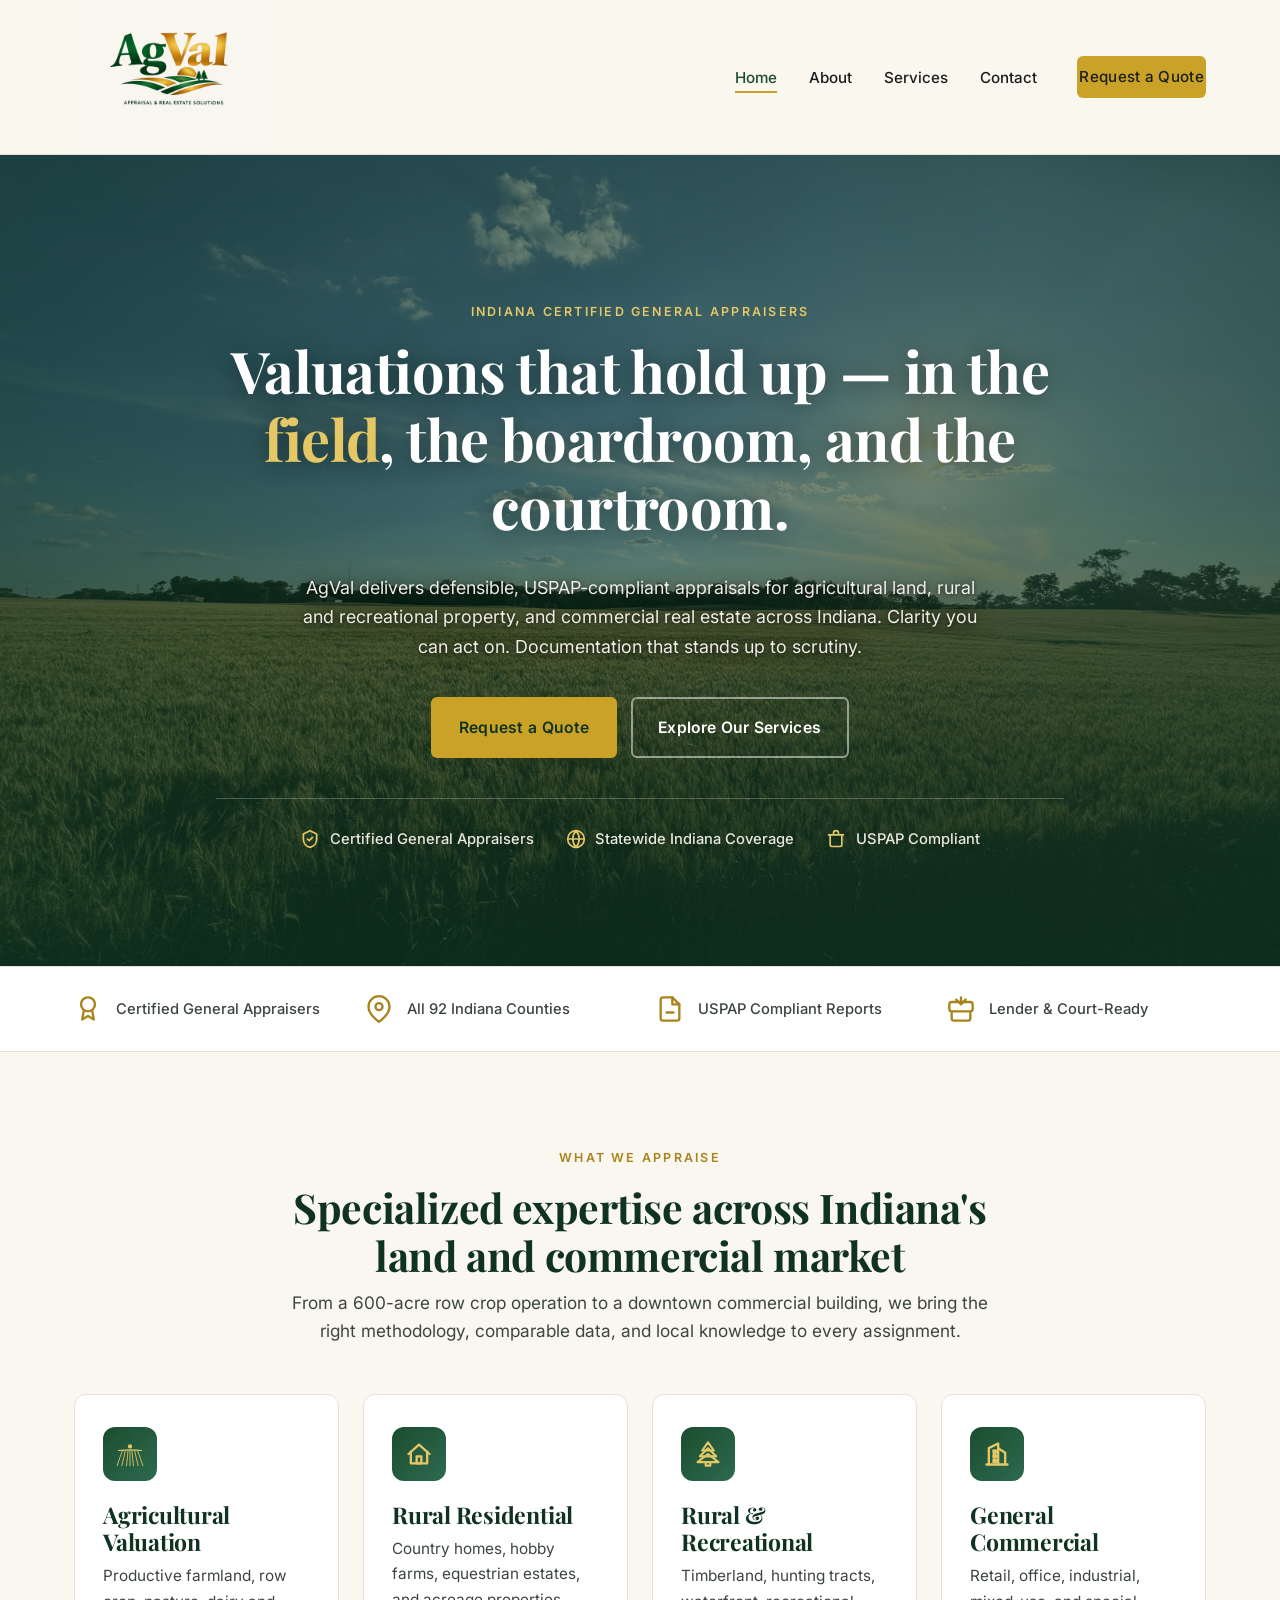
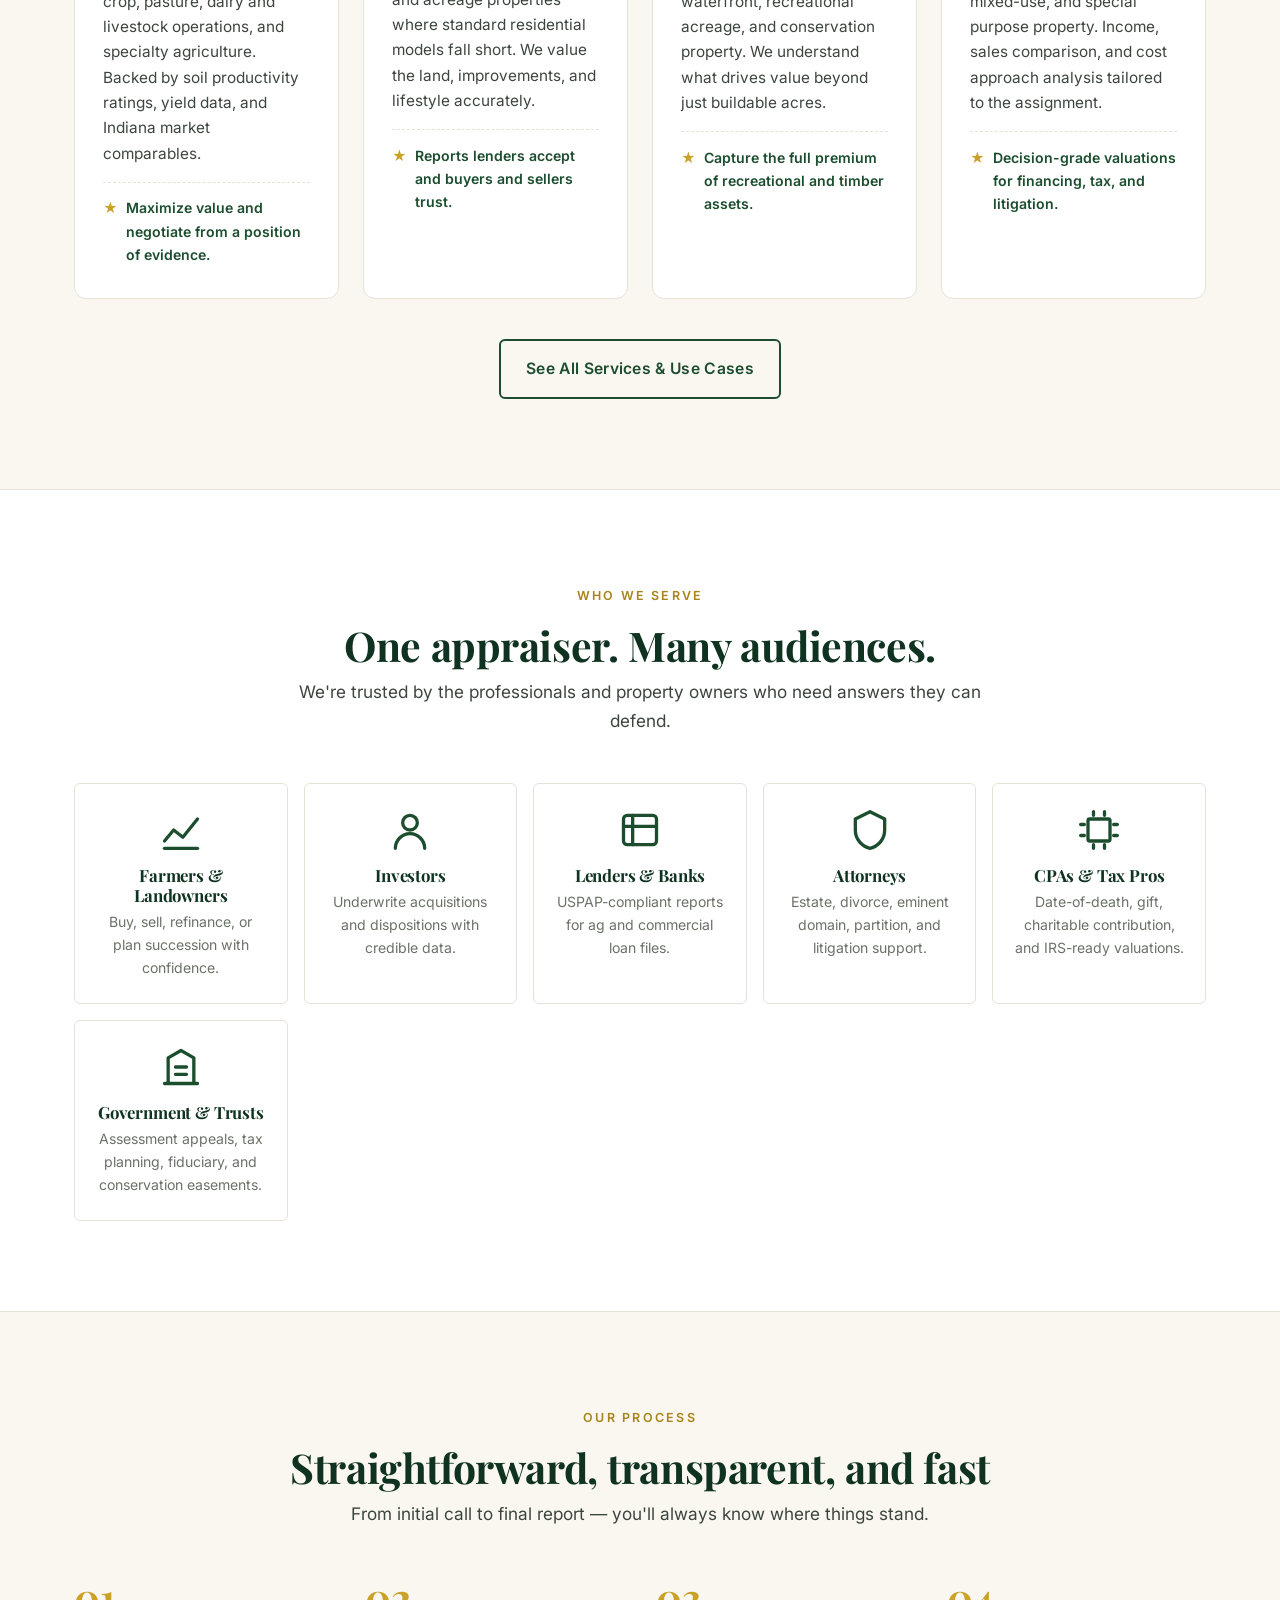
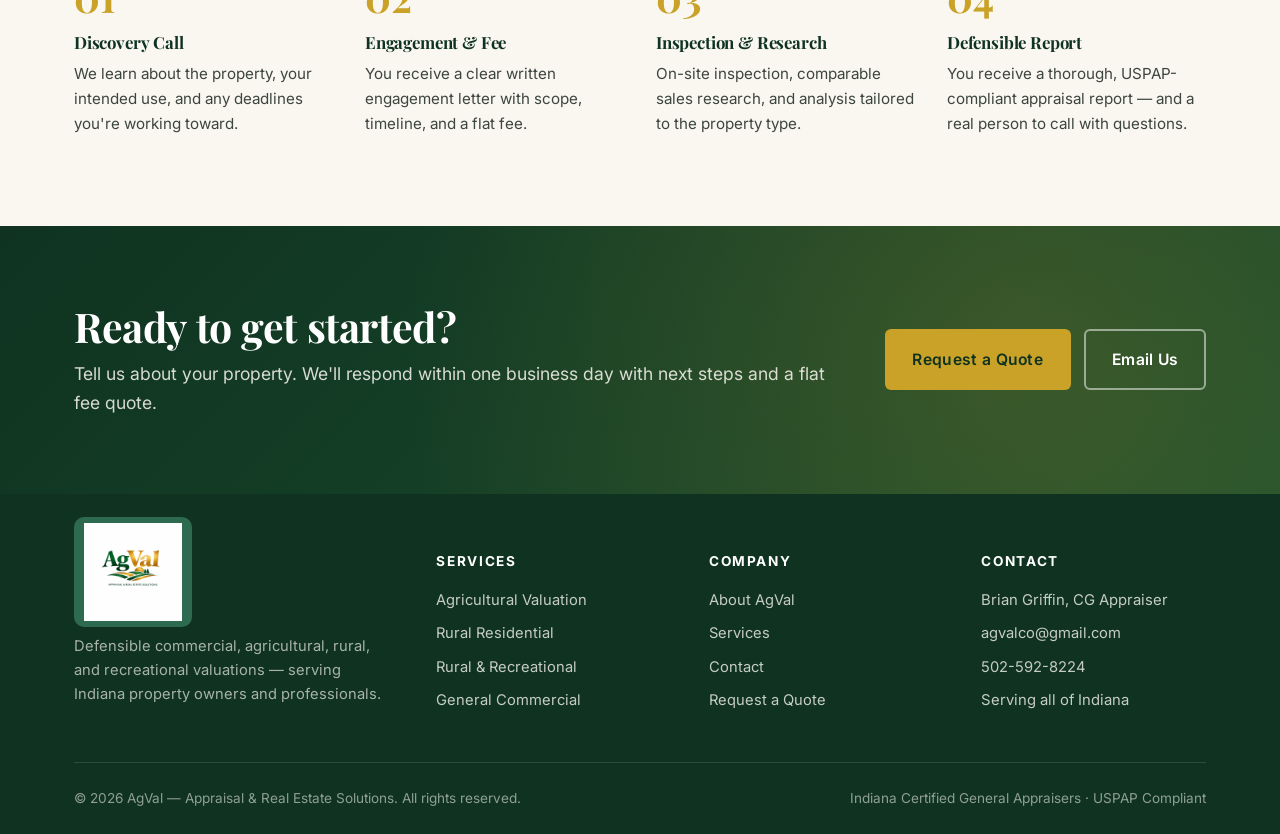
==== index.html @ e7dbbe40 "Initial commit" ====
<!DOCTYPE html>
<html lang="en">
<head>
  <meta charset="UTF-8" />
  <meta name="viewport" content="width=device-width, initial-scale=1.0" />
  <title>AgVal | Indiana Commercial, Agricultural & Rural Property Appraisals</title>
  <meta name="description" content="AgVal delivers defensible, USPAP-compliant commercial appraisals across Indiana — agricultural land, rural residential, recreational property, and general commercial. Certified General Appraisers serving farmers, investors, lenders, attorneys, and CPAs." />
  <meta name="keywords" content="Indiana commercial appraiser, agricultural land appraisal, farm appraisal Indiana, rural property valuation, certified general appraiser, USPAP appraisal, recreational land appraisal" />
  <meta name="author" content="AgVal — Appraisal & Real Estate Solutions" />
  <meta name="theme-color" content="#1B4D2E" />

  <!-- Open Graph -->
  <meta property="og:type" content="website" />
  <meta property="og:title" content="AgVal | Indiana Commercial & Agricultural Appraisals" />
  <meta property="og:description" content="Certified General Appraisers serving Indiana. Defensible valuations for agriculture, rural, recreational, and commercial property." />
  <meta property="og:site_name" content="AgVal" />

  <!-- Fonts -->
  <link rel="preconnect" href="https://fonts.googleapis.com" />
  <link rel="preconnect" href="https://fonts.gstatic.com" crossorigin />
  <link href="https://fonts.googleapis.com/css2?family=Inter:wght@400;500;600;700&family=Playfair+Display:wght@600;700;800&display=swap" rel="stylesheet" />

  <link rel="stylesheet" href="styles.css" />

  <!-- Structured data -->
  <script type="application/ld+json">
  {
    "@context": "https://schema.org",
    "@type": "ProfessionalService",
    "name": "AgVal — Appraisal & Real Estate Solutions",
    "description": "Certified General Appraisers providing commercial, agricultural, rural residential, and recreational property valuations across Indiana.",
    "areaServed": { "@type": "State", "name": "Indiana" },
    "serviceType": ["Agricultural Appraisal", "Rural Residential Appraisal", "Recreational Land Appraisal", "General Commercial Appraisal"],
    "email": "agvalco@gmail.com"
  }
  </script>
</head>
<body>

  <!-- ============== HEADER ============== -->
  <header class="site-header">
    <nav class="nav" aria-label="Primary">
      <a href="index.html" class="brand" aria-label="AgVal home">
        <img src="agval-logo.png" alt="AgVal — Appraisal & Real Estate Solutions" class="brand-logo" />
      </a>

      <button class="nav-toggle" aria-label="Toggle menu" aria-expanded="false" aria-controls="primary-nav">
        <svg viewBox="0 0 24 24" fill="none" stroke="currentColor" stroke-width="2.2" stroke-linecap="round">
          <line x1="4" y1="7"  x2="20" y2="7"/>
          <line x1="4" y1="12" x2="20" y2="12"/>
          <line x1="4" y1="17" x2="20" y2="17"/>
        </svg>
      </button>

      <ul class="nav-links" id="primary-nav">
        <li><a href="index.html" class="active">Home</a></li>
        <li><a href="about.html">About</a></li>
        <li><a href="services.html">Services</a></li>
        <li><a href="contact.html">Contact</a></li>
        <li class="nav-cta"><a href="contact.html" class="btn btn-gold">Request a Quote</a></li>
      </ul>
    </nav>
  </header>

  <main>

    <!-- ============== HERO ============== -->
    <section class="hero">
      <div class="hero-inner reveal">
        <span class="eyebrow">Indiana Certified General Appraisers</span>
        <h1>Valuations that hold up — in the <span class="accent">field</span>, the boardroom, and the courtroom.</h1>
        <p class="hero-lede">
          AgVal delivers defensible, USPAP-compliant appraisals for agricultural land, rural and recreational property, and commercial real estate across Indiana. Clarity you can act on. Documentation that stands up to scrutiny.
        </p>
        <div class="hero-ctas">
          <a href="contact.html" class="btn btn-gold">Request a Quote</a>
          <a href="services.html" class="btn btn-outline-light">Explore Our Services</a>
        </div>
        <div class="hero-meta">
          <div class="hero-meta-item">
            <svg viewBox="0 0 24 24" fill="none" stroke="currentColor" stroke-width="2" stroke-linecap="round" stroke-linejoin="round"><path d="M12 2 L4 6 v6 c0 5 3.5 9 8 10 4.5-1 8-5 8-10 V6 z"/><path d="M9 12 l2 2 4-4"/></svg>
            Certified General Appraisers
          </div>
          <div class="hero-meta-item">
            <svg viewBox="0 0 24 24" fill="none" stroke="currentColor" stroke-width="2" stroke-linecap="round" stroke-linejoin="round"><circle cx="12" cy="12" r="10"/><path d="M2 12h20M12 2a15 15 0 0 1 0 20M12 2a15 15 0 0 0 0 20"/></svg>
            Statewide Indiana Coverage
          </div>
          <div class="hero-meta-item">
            <svg viewBox="0 0 24 24" fill="none" stroke="currentColor" stroke-width="2" stroke-linecap="round" stroke-linejoin="round"><path d="M3 7h18M5 7v12a2 2 0 0 0 2 2h10a2 2 0 0 0 2-2V7M9 7V5a3 3 0 0 1 6 0v2"/></svg>
            USPAP Compliant
          </div>
        </div>
      </div>
    </section>

    <!-- ============== TRUST BAR ============== -->
    <section class="trust-bar" aria-label="Credentials">
      <div class="container">
        <div class="trust-grid">
          <div class="trust-item">
            <svg viewBox="0 0 24 24" fill="none" stroke="currentColor" stroke-width="2" stroke-linecap="round" stroke-linejoin="round"><circle cx="12" cy="8" r="6"/><path d="m8.5 13-1.5 8 5-3 5 3-1.5-8"/></svg>
            <span>Certified General Appraisers</span>
          </div>
          <div class="trust-item">
            <svg viewBox="0 0 24 24" fill="none" stroke="currentColor" stroke-width="2" stroke-linecap="round" stroke-linejoin="round"><path d="M21 10c0 7-9 13-9 13s-9-6-9-13a9 9 0 0 1 18 0z"/><circle cx="12" cy="10" r="3"/></svg>
            <span>All 92 Indiana Counties</span>
          </div>
          <div class="trust-item">
            <svg viewBox="0 0 24 24" fill="none" stroke="currentColor" stroke-width="2" stroke-linecap="round" stroke-linejoin="round"><path d="M14 2H6a2 2 0 0 0-2 2v16a2 2 0 0 0 2 2h12a2 2 0 0 0 2-2V8z"/><polyline points="14 2 14 8 20 8"/><line x1="9" y1="15" x2="15" y2="15"/></svg>
            <span>USPAP Compliant Reports</span>
          </div>
          <div class="trust-item">
            <svg viewBox="0 0 24 24" fill="none" stroke="currentColor" stroke-width="2" stroke-linecap="round" stroke-linejoin="round"><path d="M12 2v6m0 0 4-4m-4 4L8 4M4 14h16M4 14a2 2 0 0 1-2-2V8a2 2 0 0 1 2-2h16a2 2 0 0 1 2 2v4a2 2 0 0 1-2 2M4 14v6a2 2 0 0 0 2 2h12a2 2 0 0 0 2-2v-6"/></svg>
            <span>Lender &amp; Court-Ready</span>
          </div>
        </div>
      </div>
    </section>

    <!-- ============== SERVICES OVERVIEW ============== -->
    <section id="services">
      <div class="container">
        <div class="section-head reveal">
          <span class="eyebrow">What We Appraise</span>
          <h2>Specialized expertise across Indiana's land and commercial market</h2>
          <p>From a 600-acre row crop operation to a downtown commercial building, we bring the right methodology, comparable data, and local knowledge to every assignment.</p>
        </div>

        <div class="services-grid">
          <article class="service-card reveal">
            <div class="service-icon" aria-hidden="true">
              <svg viewBox="0 0 24 24">
                <!-- Sun on the horizon -->
                <circle cx="12" cy="5.5" r="1.8" fill="currentColor"/>
                <!-- Horizon line (slight curve) -->
                <path d="M2 9 Q12 7.8 22 9" stroke="currentColor" stroke-width="1" stroke-linecap="round" fill="none"/>
                <!-- Field rows in perspective, fanning toward the viewer -->
                <g stroke="currentColor" stroke-width="0.75" stroke-linecap="round" fill="none">
                  <path d="M5.5  9.4 Q3.5  14  1   22"/>
                  <path d="M8    9.2 Q7    14  5   22"/>
                  <path d="M10.3 9.1 Q10   14  9   22"/>
                  <path d="M12   9   Q12   14 12   22"/>
                  <path d="M13.7 9.1 Q14   14 15   22"/>
                  <path d="M16   9.2 Q17   14 19   22"/>
                  <path d="M18.5 9.4 Q20.5 14 23  22"/>
                </g>
              </svg>
            </div>
            <h3>Agricultural Valuation</h3>
            <p>Productive farmland, row crop, pasture, dairy and livestock operations, and specialty agriculture. Backed by soil productivity ratings, yield data, and Indiana market comparables.</p>
            <div class="benefit">Maximize value and negotiate from a position of evidence.</div>
          </article>

          <article class="service-card reveal">
            <div class="service-icon" aria-hidden="true">
              <svg viewBox="0 0 24 24" fill="none" stroke="currentColor" stroke-width="2" stroke-linecap="round" stroke-linejoin="round"><path d="M3 12 12 4l9 8"/><path d="M5 10v10h14V10"/><rect x="10" y="14" width="4" height="6"/></svg>
            </div>
            <h3>Rural Residential</h3>
            <p>Country homes, hobby farms, equestrian estates, and acreage properties where standard residential models fall short. We value the land, improvements, and lifestyle accurately.</p>
            <div class="benefit">Reports lenders accept and buyers and sellers trust.</div>
          </article>

          <article class="service-card reveal">
            <div class="service-icon" aria-hidden="true">
              <svg viewBox="0 0 24 24" fill="none" stroke="currentColor" stroke-width="1.8" stroke-linecap="round" stroke-linejoin="round">
                <path d="M12 2 L7 9 L17 9 Z"/>
                <path d="M12 7 L5 14 L19 14 Z"/>
                <path d="M12 12 L3 19 L21 19 Z"/>
                <path d="M10 19 V22 H14 V19"/>
              </svg>
            </div>
            <h3>Rural &amp; Recreational</h3>
            <p>Timberland, hunting tracts, waterfront, recreational acreage, and conservation property. We understand what drives value beyond just buildable acres.</p>
            <div class="benefit">Capture the full premium of recreational and timber assets.</div>
          </article>

          <article class="service-card reveal">
            <div class="service-icon" aria-hidden="true">
              <svg viewBox="0 0 24 24" fill="none" stroke="currentColor" stroke-width="2" stroke-linecap="round" stroke-linejoin="round"><path d="M3 21h18"/><path d="M5 21V7l8-4v18"/><path d="M19 21V11l-6-4"/><rect x="9" y="9" width="2" height="2"/><rect x="9" y="13" width="2" height="2"/><rect x="9" y="17" width="2" height="2"/></svg>
            </div>
            <h3>General Commercial</h3>
            <p>Retail, office, industrial, mixed-use, and special purpose property. Income, sales comparison, and cost approach analysis tailored to the assignment.</p>
            <div class="benefit">Decision-grade valuations for financing, tax, and litigation.</div>
          </article>
        </div>

        <div style="text-align:center; margin-top: 2.5rem;">
          <a href="services.html" class="btn btn-outline">See All Services &amp; Use Cases</a>
        </div>
      </div>
    </section>

    <!-- ============== WHO WE SERVE ============== -->
    <section style="background: var(--paper); border-top: 1px solid var(--hairline); border-bottom: 1px solid var(--hairline);">
      <div class="container">
        <div class="section-head reveal">
          <span class="eyebrow">Who We Serve</span>
          <h2>One appraiser. Many audiences.</h2>
          <p>We're trusted by the professionals and property owners who need answers they can defend.</p>
        </div>
        <div class="audience-grid">
          <div class="audience-card reveal">
            <svg class="icon" viewBox="0 0 24 24" fill="none" stroke="currentColor" stroke-width="1.8" stroke-linecap="round" stroke-linejoin="round"><path d="M3 18 L8 12 L13 16 L21 6"/><path d="M3 22h18"/></svg>
            <h4>Farmers &amp; Landowners</h4>
            <p>Buy, sell, refinance, or plan succession with confidence.</p>
          </div>
          <div class="audience-card reveal">
            <svg class="icon" viewBox="0 0 24 24" fill="none" stroke="currentColor" stroke-width="1.8" stroke-linecap="round" stroke-linejoin="round"><circle cx="12" cy="8" r="4"/><path d="M4 22a8 8 0 0 1 16 0"/></svg>
            <h4>Investors</h4>
            <p>Underwrite acquisitions and dispositions with credible data.</p>
          </div>
          <div class="audience-card reveal">
            <svg class="icon" viewBox="0 0 24 24" fill="none" stroke="currentColor" stroke-width="1.8" stroke-linecap="round" stroke-linejoin="round"><rect x="3" y="4" width="18" height="16" rx="2"/><path d="M3 10h18M8 4v16"/></svg>
            <h4>Lenders &amp; Banks</h4>
            <p>USPAP-compliant reports for ag and commercial loan files.</p>
          </div>
          <div class="audience-card reveal">
            <svg class="icon" viewBox="0 0 24 24" fill="none" stroke="currentColor" stroke-width="1.8" stroke-linecap="round" stroke-linejoin="round"><path d="M12 2 L4 6 v6 c0 5 3.5 9 8 10 4.5-1 8-5 8-10 V6 z"/></svg>
            <h4>Attorneys</h4>
            <p>Estate, divorce, eminent domain, partition, and litigation support.</p>
          </div>
          <div class="audience-card reveal">
            <svg class="icon" viewBox="0 0 24 24" fill="none" stroke="currentColor" stroke-width="1.8" stroke-linecap="round" stroke-linejoin="round"><path d="M9 2v2M15 2v2M9 20v2M15 20v2M2 9h2M2 15h2M20 9h2M20 15h2"/><rect x="6" y="6" width="12" height="12" rx="1"/></svg>
            <h4>CPAs &amp; Tax Pros</h4>
            <p>Date-of-death, gift, charitable contribution, and IRS-ready valuations.</p>
          </div>
          <div class="audience-card reveal">
            <svg class="icon" viewBox="0 0 24 24" fill="none" stroke="currentColor" stroke-width="1.8" stroke-linecap="round" stroke-linejoin="round"><path d="M3 21h18M5 21V7l7-4 7 4v14"/><path d="M9 12h6M9 16h6"/></svg>
            <h4>Government &amp; Trusts</h4>
            <p>Assessment appeals, tax planning, fiduciary, and conservation easements.</p>
          </div>
        </div>
      </div>
    </section>

    <!-- ============== PROCESS ============== -->
    <section>
      <div class="container">
        <div class="section-head reveal">
          <span class="eyebrow">Our Process</span>
          <h2>Straightforward, transparent, and fast</h2>
          <p>From initial call to final report — you'll always know where things stand.</p>
        </div>
        <div class="steps">
          <div class="step reveal">
            <h4>Discovery Call</h4>
            <p>We learn about the property, your intended use, and any deadlines you're working toward.</p>
          </div>
          <div class="step reveal">
            <h4>Engagement &amp; Fee</h4>
            <p>You receive a clear written engagement letter with scope, timeline, and a flat fee.</p>
          </div>
          <div class="step reveal">
            <h4>Inspection &amp; Research</h4>
            <p>On-site inspection, comparable sales research, and analysis tailored to the property type.</p>
          </div>
          <div class="step reveal">
            <h4>Defensible Report</h4>
            <p>You receive a thorough, USPAP-compliant appraisal report — and a real person to call with questions.</p>
          </div>
        </div>
      </div>
    </section>

    <!-- ============== CTA BAND ============== -->
    <section class="cta-band">
      <div class="container">
        <div>
          <h2>Ready to get started?</h2>
          <p>Tell us about your property. We'll respond within one business day with next steps and a flat fee quote.</p>
        </div>
        <div class="cta-band-actions">
          <a href="contact.html" class="btn btn-gold">Request a Quote</a>
          <a href="mailto:agvalco@gmail.com" class="btn btn-outline-light">Email Us</a>
        </div>
      </div>
    </section>

  </main>

  <!-- ============== FOOTER ============== -->
  <footer class="site-footer">
    <div class="container">
      <div class="footer-grid">
        <div class="footer-brand">
          <a href="index.html" class="brand" aria-label="AgVal home">
            <img src="agval-logo.png" alt="AgVal — Appraisal & Real Estate Solutions" class="brand-logo brand-logo--footer" />
          </a>
          <p>Defensible commercial, agricultural, rural, and recreational valuations — serving Indiana property owners and professionals.</p>
        </div>
        <div class="footer-col">
          <h5>Services</h5>
          <ul>
            <li><a href="services.html#agricultural">Agricultural Valuation</a></li>
            <li><a href="services.html#rural-residential">Rural Residential</a></li>
            <li><a href="services.html#recreational">Rural &amp; Recreational</a></li>
            <li><a href="services.html#commercial">General Commercial</a></li>
          </ul>
        </div>
        <div class="footer-col">
          <h5>Company</h5>
          <ul>
            <li><a href="about.html">About AgVal</a></li>
            <li><a href="services.html">Services</a></li>
            <li><a href="contact.html">Contact</a></li>
            <li><a href="contact.html">Request a Quote</a></li>
          </ul>
        </div>
        <div class="footer-col">
          <h5>Contact</h5>
          <ul>
            <li>Brian Griffin, CG Appraiser</li>
            <li><a href="mailto:agvalco@gmail.com">agvalco@gmail.com</a></li>
            <li><a href="tel:+15025928224">502-592-8224</a></li>
            <li>Serving all of Indiana</li>
          </ul>
        </div>
      </div>
      <div class="footer-bottom">
        <div>&copy; <span data-year>2026</span> AgVal — Appraisal &amp; Real Estate Solutions. All rights reserved.</div>
        <div>Indiana Certified General Appraisers · USPAP Compliant</div>
      </div>
    </div>
  </footer>

  <script src="script.js"></script>
</body>
</html>
---- styles.css ----
/* ===========================================
   AgVal — Appraisal & Real Estate Solutions
   Modern · Earthy · Professional
   =========================================== */

:root {
  /* Brand palette */
  --forest-900: #0F3320;
  --forest-700: #1B4D2E;
  --forest-600: #245C39;
  --forest-500: #2D6A4F;
  --forest-300: #74A88A;

  --gold-700:   #A8841C;
  --gold-600:   #C9A227;
  --gold-500:   #D4B23C;
  --gold-300:   #E5C766;
  --gold-100:   #F6ECC8;

  --cream:      #FAF7F0;
  --paper:      #FFFFFF;
  --ink:        #1A1F1B;
  --ink-soft:   #3D453F;
  --muted:      #6B7268;
  --hairline:   #E6E2D6;

  /* Type */
  --serif: "Playfair Display", "Cormorant Garamond", Georgia, "Times New Roman", serif;
  --sans:  "Inter", -apple-system, BlinkMacSystemFont, "Segoe UI", Roboto, "Helvetica Neue", Arial, sans-serif;

  /* Layout */
  --maxw: 1180px;
  --radius: 6px;
  --radius-lg: 12px;
  --shadow-sm: 0 1px 2px rgba(15, 51, 32, 0.06), 0 1px 3px rgba(15, 51, 32, 0.05);
  --shadow-md: 0 4px 12px rgba(15, 51, 32, 0.08), 0 2px 4px rgba(15, 51, 32, 0.06);
  --shadow-lg: 0 12px 32px rgba(15, 51, 32, 0.12);

  --transition: 220ms cubic-bezier(0.4, 0, 0.2, 1);
}

/* ---------- Reset ---------- */
*, *::before, *::after { box-sizing: border-box; }
* { margin: 0; padding: 0; }
html { scroll-behavior: smooth; -webkit-text-size-adjust: 100%; }
body {
  font-family: var(--sans);
  font-size: 17px;
  line-height: 1.65;
  color: var(--ink);
  background: var(--cream);
  -webkit-font-smoothing: antialiased;
  -moz-osx-font-smoothing: grayscale;
}
img, svg { max-width: 100%; display: block; height: auto; }
a { color: var(--forest-700); text-decoration: none; transition: color var(--transition); }
a:hover { color: var(--gold-700); }
button { font-family: inherit; cursor: pointer; border: none; background: none; }

/* ---------- Typography ---------- */
h1, h2, h3, h4 {
  font-family: var(--serif);
  font-weight: 700;
  line-height: 1.18;
  color: var(--forest-900);
  letter-spacing: -0.01em;
}
h1 { font-size: clamp(2.25rem, 4.5vw, 3.75rem); }
h2 { font-size: clamp(1.75rem, 3.2vw, 2.6rem); margin-bottom: 0.6rem; }
h3 { font-size: clamp(1.2rem, 1.8vw, 1.45rem); margin-bottom: 0.5rem; }
h4 { font-size: 1.05rem; margin-bottom: 0.35rem; }
p  { margin-bottom: 1rem; color: var(--ink-soft); }
.eyebrow {
  display: inline-block;
  font-family: var(--sans);
  font-size: 0.78rem;
  font-weight: 600;
  letter-spacing: 0.18em;
  text-transform: uppercase;
  color: var(--gold-700);
  margin-bottom: 0.9rem;
}

/* ---------- Layout primitives ---------- */
.container {
  max-width: var(--maxw);
  margin-inline: auto;
  padding-inline: 1.5rem;
}
section { padding: clamp(3.5rem, 7vw, 6.5rem) 0; }
.section-head { max-width: 720px; margin: 0 auto 3rem; text-align: center; }
.section-head p { font-size: 1.08rem; }

/* ---------- Buttons ---------- */
.btn {
  display: inline-flex;
  align-items: center;
  justify-content: center;
  gap: 0.5rem;
  padding: 0.95rem 1.6rem;
  font-size: 0.98rem;
  font-weight: 600;
  letter-spacing: 0.02em;
  border-radius: var(--radius);
  transition: all var(--transition);
  white-space: nowrap;
  border: 2px solid transparent;
}
.btn-primary {
  background: var(--forest-700);
  color: var(--paper);
}
.btn-primary:hover {
  background: var(--forest-900);
  color: var(--paper);
  transform: translateY(-1px);
  box-shadow: var(--shadow-md);
}
.btn-gold {
  background: var(--gold-600);
  color: var(--forest-900);
}
.btn-gold:hover {
  background: var(--gold-500);
  color: var(--forest-900);
  transform: translateY(-1px);
  box-shadow: var(--shadow-md);
}
.btn-outline {
  background: transparent;
  color: var(--forest-700);
  border-color: var(--forest-700);
}
.btn-outline:hover {
  background: var(--forest-700);
  color: var(--paper);
}
.btn-outline-light {
  background: transparent;
  color: var(--paper);
  border-color: rgba(255, 255, 255, 0.5);
}
.btn-outline-light:hover {
  background: var(--paper);
  color: var(--forest-900);
  border-color: var(--paper);
}

/* ---------- Header / Nav ---------- */
.site-header {
  position: sticky;
  top: 0;
  z-index: 100;
  background: rgba(250, 247, 240, 0.94);
  backdrop-filter: saturate(150%) blur(10px);
  -webkit-backdrop-filter: saturate(150%) blur(10px);
  border-bottom: 1px solid var(--hairline);
  overflow: hidden; /* clip the overflowing PNG whitespace so it doesn't bleed onto hero */
}
.nav {
  display: flex;
  align-items: center;
  justify-content: space-between;
  padding: 0.625rem 1.5rem;
  max-width: var(--maxw);
  margin-inline: auto;
}
.brand {
  display: flex;
  align-items: center;
  text-decoration: none;
}
.brand-logo {
  height: 200px;
  width: auto;
  display: block;
  margin: -33px 0;          /* let PNG whitespace overflow; .site-header clips it */
  mix-blend-mode: multiply; /* white logo bg blends with cream header */
}
.brand-logo--footer {
  height: 110px;
  width: auto;
  display: block;
  background: var(--forest-500);   /* tight forest-green pill behind the logo */
  border-radius: 10px;
  padding: 6px 10px;                /* tight — no overflow into surrounding text */
  box-shadow: none;                 /* no shadow bleeding onto adjacent words */
  mix-blend-mode: normal;
}
@media (max-width: 720px) {
  .brand-logo { height: 130px; margin: -20px 0; }
  .brand-logo--footer { height: 90px; }
}
.nav-links {
  display: flex;
  align-items: center;
  gap: 2rem;
  list-style: none;
}
.nav-links a {
  font-size: 0.95rem;
  font-weight: 500;
  color: var(--ink);
  position: relative;
  padding: 0.4rem 0;
}
.nav-links a::after {
  content: "";
  position: absolute;
  left: 0; bottom: 0;
  width: 0; height: 2px;
  background: var(--gold-600);
  transition: width var(--transition);
}
.nav-links a:hover::after,
.nav-links a.active::after { width: 100%; }
.nav-links a.active { color: var(--forest-700); }
.nav-cta { margin-left: 0.5rem; }

.nav-toggle {
  display: none;
  width: 44px;
  height: 44px;
  align-items: center;
  justify-content: center;
  color: var(--forest-700);
}
.nav-toggle svg { width: 26px; height: 26px; }

/* ---------- Hero ---------- */
.hero {
  position: relative;
  overflow: hidden;
  padding: clamp(6rem, 11vw, 10rem) 0 clamp(5rem, 9vw, 8rem);
  background:
    linear-gradient(180deg, rgba(15, 51, 32, 0.45) 0%, rgba(15, 51, 32, 0.55) 50%, rgba(15, 51, 32, 0.75) 100%),
    url("pictures-for-background/IMG_7775.jpg") center center / cover no-repeat;
  color: var(--paper);
  min-height: 78vh;
  display: flex;
  align-items: center;
}
.hero::after {
  content: "";
  position: absolute;
  inset: 0;
  background: radial-gradient(ellipse at center, transparent 0%, rgba(15, 51, 32, 0.35) 100%);
  pointer-events: none;
}
.hero-inner {
  position: relative;
  z-index: 1;
  max-width: 880px;
  margin: 0 auto;
  text-align: center;
  padding-inline: 1rem;
}
.hero h1 {
  color: var(--paper);
  margin-bottom: 1.25rem;
  text-shadow: 0 2px 24px rgba(0, 0, 0, 0.45);
}
.hero h1 .accent { color: var(--gold-300); }
.hero-lede {
  font-size: clamp(1.05rem, 1.4vw, 1.25rem);
  color: rgba(250, 247, 240, 0.95);
  max-width: 680px;
  margin: 2rem auto 2.25rem;
  text-shadow: 0 2px 18px rgba(0, 0, 0, 0.7), 0 1px 4px rgba(0, 0, 0, 0.6);
}
.hero-ctas {
  display: flex;
  flex-wrap: wrap;
  gap: 0.85rem;
  margin-bottom: 2.5rem;
  justify-content: center;
}
.hero-meta {
  display: flex;
  flex-wrap: wrap;
  gap: 1.25rem 2rem;
  padding-top: 1.75rem;
  border-top: 1px solid rgba(250, 247, 240, 0.25);
  justify-content: center;
}
.hero-meta-item {
  display: flex;
  align-items: center;
  gap: 0.6rem;
  font-size: 0.92rem;
  color: rgba(250, 247, 240, 0.92);
  font-weight: 500;
  text-shadow: 0 1px 8px rgba(0, 0, 0, 0.3);
}
.hero-meta-item svg {
  width: 20px; height: 20px;
  color: var(--gold-300);
  flex-shrink: 0;
}

/* ---------- Page header (interior pages) ---------- */
.page-header {
  background: linear-gradient(135deg, var(--forest-900) 0%, var(--forest-700) 100%);
  color: var(--paper);
  padding: clamp(4rem, 8vw, 6rem) 0 clamp(3rem, 6vw, 4.5rem);
  position: relative;
  overflow: hidden;
}
.page-header::before {
  content: "";
  position: absolute;
  inset: 0;
  background:
    radial-gradient(ellipse at top right, rgba(201, 162, 39, 0.20), transparent 60%),
    radial-gradient(ellipse at bottom left, rgba(15, 51, 32, 0.4), transparent 55%);
}
.page-header .container { position: relative; }
.page-header .eyebrow { color: var(--gold-300); }
.page-header h1 { color: var(--paper); margin-bottom: 1rem; }
.page-header p {
  color: rgba(250, 247, 240, 0.85);
  font-size: 1.15rem;
  max-width: 680px;
}

/* ---------- Trust bar ---------- */
.trust-bar {
  background: var(--paper);
  border-top: 1px solid var(--hairline);
  border-bottom: 1px solid var(--hairline);
  padding: 1.75rem 0;
}
.trust-grid {
  display: grid;
  grid-template-columns: repeat(auto-fit, minmax(180px, 1fr));
  gap: 1.5rem 2rem;
  align-items: center;
}
.trust-item {
  display: flex;
  align-items: center;
  gap: 0.85rem;
  font-size: 0.92rem;
  color: var(--ink-soft);
  font-weight: 500;
}
.trust-item svg {
  width: 28px; height: 28px;
  color: var(--gold-700);
  flex-shrink: 0;
}

/* ---------- Services cards ---------- */
.services-grid {
  display: grid;
  grid-template-columns: repeat(auto-fit, minmax(265px, 1fr));
  gap: 1.5rem;
}
.service-card {
  background: var(--paper);
  border: 1px solid var(--hairline);
  border-radius: var(--radius-lg);
  padding: 2rem 1.75rem;
  transition: all var(--transition);
  position: relative;
  overflow: hidden;
}
.service-card::before {
  content: "";
  position: absolute;
  top: 0; left: 0; right: 0;
  height: 3px;
  background: linear-gradient(90deg, var(--forest-700), var(--gold-600));
  transform: scaleX(0);
  transform-origin: left;
  transition: transform var(--transition);
}
.service-card:hover {
  transform: translateY(-4px);
  box-shadow: var(--shadow-md);
  border-color: var(--gold-300);
}
.service-card:hover::before { transform: scaleX(1); }
.service-icon {
  width: 54px;
  height: 54px;
  border-radius: 12px;
  background: linear-gradient(135deg, var(--forest-700), var(--forest-500));
  display: grid;
  place-items: center;
  margin-bottom: 1.25rem;
  color: var(--gold-300);
}
.service-icon svg { width: 28px; height: 28px; }
.service-card h3 { color: var(--forest-900); }
.service-card p { font-size: 0.96rem; margin-bottom: 1rem; }
.service-card .benefit {
  font-size: 0.88rem;
  font-weight: 600;
  color: var(--forest-700);
  padding-top: 0.85rem;
  border-top: 1px dashed var(--hairline);
  display: flex;
  align-items: flex-start;
  gap: 0.5rem;
}
.service-card .benefit::before {
  content: "★";
  color: var(--gold-600);
  flex-shrink: 0;
}

/* Detailed services (services.html) */
.service-detail {
  display: grid;
  grid-template-columns: 1fr 1.5fr;
  gap: 3rem;
  align-items: start;
  padding: 3rem 0;
  border-bottom: 1px solid var(--hairline);
}
.service-detail:last-child { border-bottom: none; }
.service-detail-icon {
  width: 88px; height: 88px;
  border-radius: var(--radius-lg);
  background: linear-gradient(135deg, var(--forest-700), var(--forest-500));
  display: grid;
  place-items: center;
  color: var(--gold-300);
  margin-bottom: 1rem;
}
.service-detail-icon svg { width: 44px; height: 44px; }
.service-detail h2 { color: var(--forest-900); }
.service-detail .ideal-for {
  background: var(--gold-100);
  border-left: 3px solid var(--gold-600);
  padding: 1rem 1.25rem;
  border-radius: 0 var(--radius) var(--radius) 0;
  margin: 1.25rem 0;
  font-size: 0.95rem;
}
.service-detail .ideal-for strong { color: var(--forest-900); }
.service-detail ul {
  list-style: none;
  margin: 1rem 0 1.5rem;
}
.service-detail ul li {
  position: relative;
  padding-left: 1.75rem;
  margin-bottom: 0.6rem;
  color: var(--ink-soft);
}
.service-detail ul li::before {
  content: "";
  position: absolute;
  left: 0; top: 0.55rem;
  width: 14px; height: 14px;
  border-radius: 50%;
  background: var(--gold-600);
  box-shadow: 0 0 0 4px rgba(201, 162, 39, 0.18);
}

/* ---------- Audience / "Who we serve" ---------- */
.audience-grid {
  display: grid;
  grid-template-columns: repeat(auto-fit, minmax(190px, 1fr));
  gap: 1rem;
}
.audience-card {
  background: var(--paper);
  border: 1px solid var(--hairline);
  border-radius: var(--radius);
  padding: 1.5rem 1.25rem;
  text-align: center;
  transition: all var(--transition);
}
.audience-card:hover {
  border-color: var(--gold-600);
  background: var(--gold-100);
}
.audience-card .icon {
  width: 44px; height: 44px;
  margin: 0 auto 0.85rem;
  color: var(--forest-700);
}
.audience-card h4 { color: var(--forest-900); margin-bottom: 0.25rem; }
.audience-card p { font-size: 0.88rem; margin-bottom: 0; color: var(--muted); }

/* ---------- About sections ---------- */
.split {
  display: grid;
  grid-template-columns: 1fr 1fr;
  gap: 4rem;
  align-items: center;
}
.split-image {
  aspect-ratio: 4 / 3;
  border-radius: var(--radius-lg);
  background: linear-gradient(135deg, var(--forest-700), var(--forest-500));
  overflow: hidden;
  box-shadow: var(--shadow-lg);
  position: relative;
}
.split-image svg,
.split-image img {
  width: 100%;
  height: 100%;
  object-fit: cover;
  display: block;
}
.values-grid {
  display: grid;
  grid-template-columns: repeat(auto-fit, minmax(240px, 1fr));
  gap: 1.5rem;
  margin-top: 2rem;
}
.value-item {
  padding: 1.5rem;
  background: var(--paper);
  border-radius: var(--radius);
  border-left: 4px solid var(--gold-600);
}
.value-item h4 { color: var(--forest-700); }
.value-item p { font-size: 0.94rem; margin-bottom: 0; }

/* ---------- Process / Steps ---------- */
.steps {
  display: grid;
  grid-template-columns: repeat(auto-fit, minmax(220px, 1fr));
  gap: 2rem;
  counter-reset: step;
}
.step {
  position: relative;
  padding-top: 3.5rem;
}
.step::before {
  counter-increment: step;
  content: counter(step, decimal-leading-zero);
  position: absolute;
  top: 0; left: 0;
  font-family: var(--serif);
  font-size: 2.5rem;
  font-weight: 700;
  color: var(--gold-600);
  line-height: 1;
}
.step h4 { color: var(--forest-900); margin-bottom: 0.5rem; }
.step p { font-size: 0.95rem; margin-bottom: 0; }

/* ---------- CTA band ---------- */
.cta-band {
  background: linear-gradient(135deg, var(--forest-900) 0%, var(--forest-700) 100%);
  color: var(--paper);
  padding: clamp(3rem, 6vw, 5rem) 0;
  position: relative;
  overflow: hidden;
}
.cta-band::before {
  content: "";
  position: absolute;
  inset: 0;
  background: radial-gradient(circle at 80% 50%, rgba(201, 162, 39, 0.20), transparent 60%);
}
.cta-band .container {
  position: relative;
  display: grid;
  grid-template-columns: 1.4fr auto;
  gap: 2.5rem;
  align-items: center;
}
.cta-band h2 { color: var(--paper); margin-bottom: 0.5rem; }
.cta-band p {
  color: rgba(250, 247, 240, 0.85);
  font-size: 1.1rem;
  margin-bottom: 0;
}
.cta-band-actions {
  display: flex;
  gap: 0.85rem;
  flex-wrap: wrap;
}

/* ---------- Contact ---------- */
.contact-grid {
  display: grid;
  grid-template-columns: 1fr 1.3fr;
  gap: 3.5rem;
  align-items: start;
}
.contact-info { }
.contact-info h2 { margin-bottom: 1rem; }
.contact-block {
  display: flex;
  gap: 1rem;
  padding: 1.25rem 0;
  border-bottom: 1px solid var(--hairline);
}
.contact-block:last-of-type { border-bottom: none; }
.contact-block-icon {
  width: 44px; height: 44px;
  border-radius: 10px;
  background: var(--gold-100);
  color: var(--forest-700);
  display: grid;
  place-items: center;
  flex-shrink: 0;
}
.contact-block-icon svg { width: 22px; height: 22px; }
.contact-block h4 { color: var(--forest-900); margin-bottom: 0.15rem; }
.contact-block a, .contact-block p {
  font-size: 0.98rem;
  color: var(--ink-soft);
  margin-bottom: 0;
}
.contact-block a:hover { color: var(--gold-700); }

.contact-form {
  background: var(--paper);
  border: 1px solid var(--hairline);
  border-radius: var(--radius-lg);
  padding: 2.25rem;
  box-shadow: var(--shadow-sm);
}
.contact-form h3 { margin-bottom: 0.4rem; color: var(--forest-900); }
.contact-form .form-intro {
  font-size: 0.95rem;
  color: var(--muted);
  margin-bottom: 1.5rem;
}
.form-row {
  display: grid;
  grid-template-columns: 1fr 1fr;
  gap: 1rem;
  margin-bottom: 1rem;
}
.form-field { margin-bottom: 1rem; }
.form-field label {
  display: block;
  font-size: 0.85rem;
  font-weight: 600;
  color: var(--forest-900);
  margin-bottom: 0.4rem;
  letter-spacing: 0.02em;
}
.form-field label .req { color: #B23A2E; }
.form-field input,
.form-field select,
.form-field textarea {
  width: 100%;
  padding: 0.75rem 0.9rem;
  font-family: inherit;
  font-size: 0.96rem;
  color: var(--ink);
  background: var(--cream);
  border: 1px solid var(--hairline);
  border-radius: var(--radius);
  transition: all var(--transition);
}
.form-field input:focus,
.form-field select:focus,
.form-field textarea:focus {
  outline: none;
  border-color: var(--forest-500);
  background: var(--paper);
  box-shadow: 0 0 0 3px rgba(45, 106, 79, 0.12);
}
.form-field textarea { min-height: 130px; resize: vertical; }
.form-note {
  font-size: 0.82rem;
  color: var(--muted);
  margin-top: 1rem;
}
.form-success {
  background: var(--gold-100);
  border-left: 4px solid var(--gold-600);
  padding: 1rem 1.25rem;
  border-radius: 0 var(--radius) var(--radius) 0;
  margin-bottom: 1.25rem;
  display: none;
}
.form-success.show { display: block; }
.form-success strong { color: var(--forest-900); }

/* ---------- Footer ---------- */
.site-footer {
  background: var(--forest-900);
  color: rgba(250, 247, 240, 0.78);
  padding: 3.5rem 0 1.5rem;
  font-size: 0.93rem;
}
.footer-grid {
  display: grid;
  grid-template-columns: 1.4fr 1fr 1fr 1fr;
  gap: 3rem;
  margin-bottom: 2.5rem;
}
.footer-brand .brand-name { color: var(--paper); }
.footer-brand .brand-tag { color: var(--gold-300); }
.footer-brand p {
  color: rgba(250, 247, 240, 0.65);
  margin-top: 2.5rem;
  font-size: 0.92rem;
}
.footer-col h5 {
  color: var(--paper);
  font-family: var(--sans);
  font-size: 0.85rem;
  font-weight: 700;
  letter-spacing: 0.12em;
  text-transform: uppercase;
  margin-bottom: 1rem;
}
.footer-col ul { list-style: none; }
.footer-col ul li { margin-bottom: 0.55rem; }
.footer-col a {
  color: rgba(250, 247, 240, 0.78);
  font-size: 0.92rem;
}
.footer-col a:hover { color: var(--gold-300); }
.footer-bottom {
  border-top: 1px solid rgba(250, 247, 240, 0.12);
  padding-top: 1.5rem;
  display: flex;
  justify-content: space-between;
  flex-wrap: wrap;
  gap: 1rem;
  font-size: 0.85rem;
  color: rgba(250, 247, 240, 0.55);
}

/* ---------- Reveal on scroll ---------- */
.reveal {
  opacity: 0;
  transform: translateY(20px);
  transition: opacity 0.7s ease, transform 0.7s ease;
}
.reveal.in-view {
  opacity: 1;
  transform: translateY(0);
}

/* ---------- Responsive ---------- */
.hero .eyebrow { color: var(--gold-300); }

@media (max-width: 960px) {
  .split,
  .contact-grid,
  .service-detail {
    grid-template-columns: 1fr;
    gap: 2.5rem;
  }
  .cta-band .container { grid-template-columns: 1fr; text-align: center; }
  .cta-band-actions { justify-content: center; }
  .footer-grid {
    grid-template-columns: 1fr 1fr;
    gap: 2rem;
  }
}

@media (max-width: 720px) {
  body { font-size: 16px; }
  .nav-toggle { display: inline-flex; }
  .nav-links {
    position: absolute;
    top: 100%;
    left: 0; right: 0;
    flex-direction: column;
    align-items: stretch;
    gap: 0;
    background: var(--paper);
    border-bottom: 1px solid var(--hairline);
    padding: 0.5rem 0;
    box-shadow: var(--shadow-md);
    display: none;
  }
  .nav-links.open { display: flex; }
  .nav-links li { width: 100%; }
  .nav-links a {
    display: block;
    padding: 0.85rem 1.5rem;
    border-bottom: 1px solid var(--hairline);
  }
  .nav-links a::after { display: none; }
  .nav-links li:last-child a { border-bottom: none; }
  .nav-cta {
    margin: 0.75rem 1.5rem;
    text-align: center;
  }
  .form-row { grid-template-columns: 1fr; }
  .footer-grid { grid-template-columns: 1fr; gap: 2rem; }
  .footer-bottom { flex-direction: column; text-align: center; }
}

@media (prefers-reduced-motion: reduce) {
  html { scroll-behavior: auto; }
  *, *::before, *::after {
    animation-duration: 0.01ms !important;
    transition-duration: 0.01ms !important;
  }
  .reveal { opacity: 1; transform: none; }
}
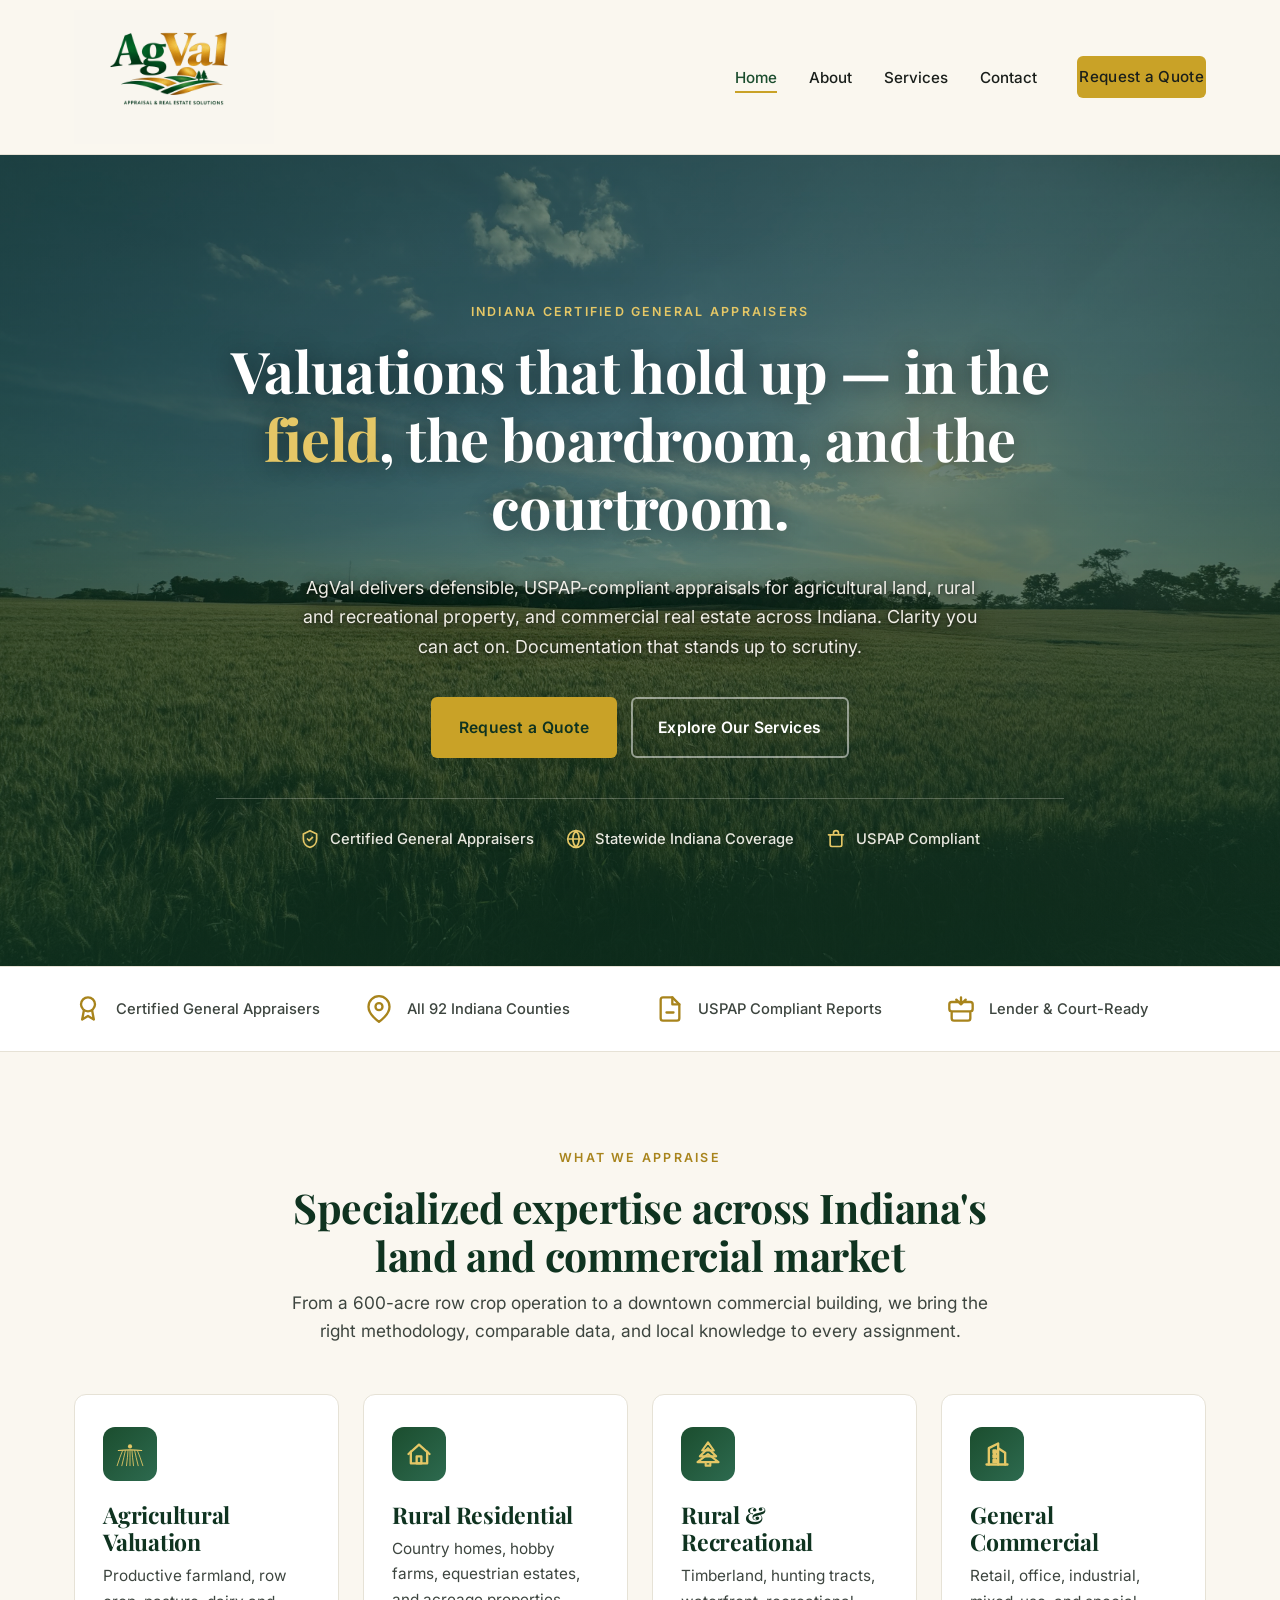
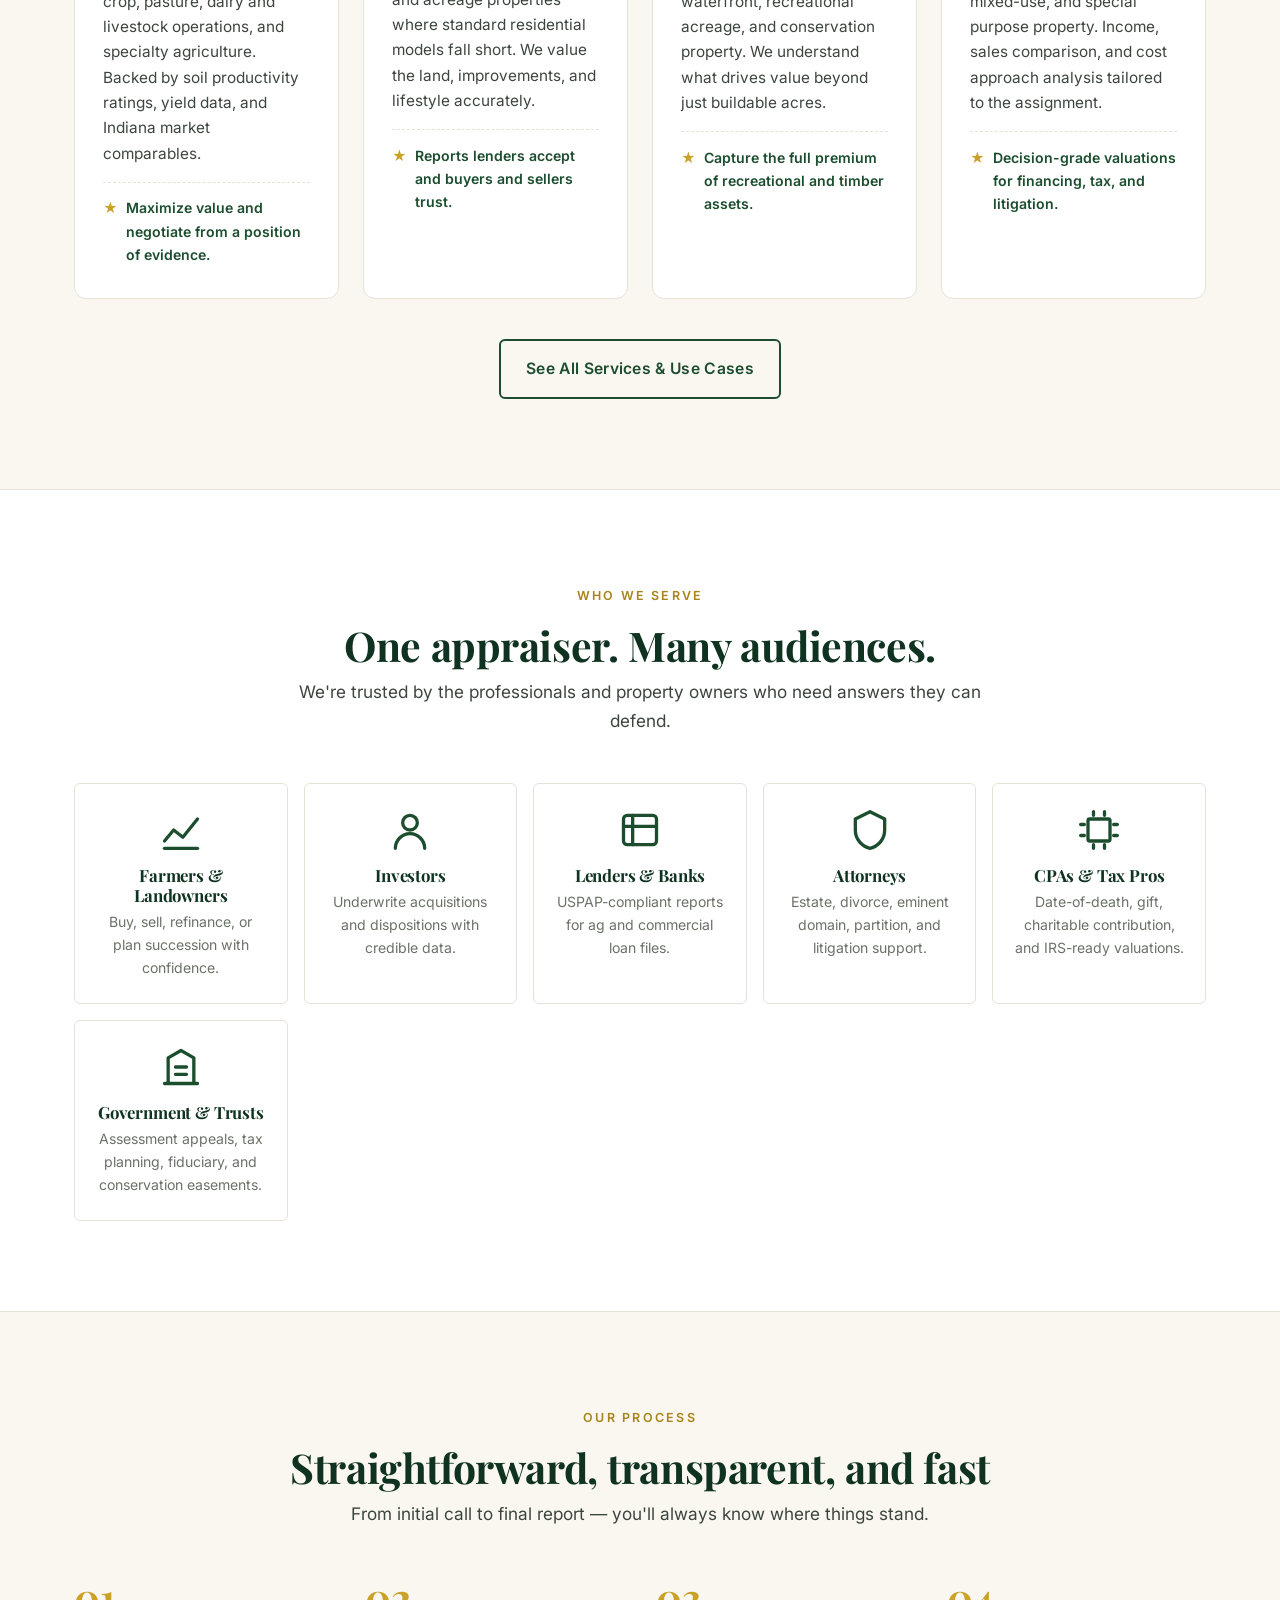
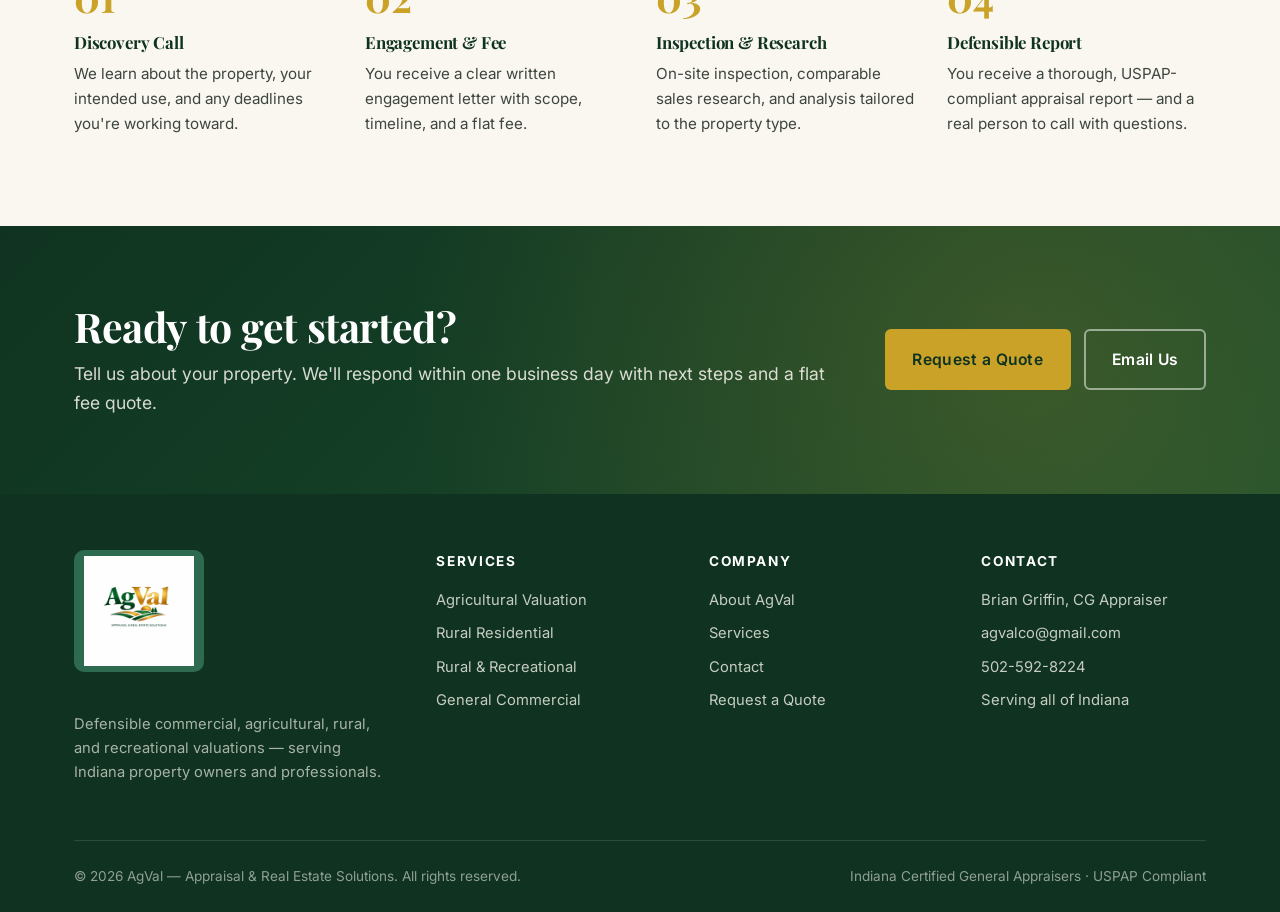
==== commit dd9e3f1e: "Client Review and review submission added" ====
--- a/index.html
+++ b/index.html
@@ -262,6 +262,69 @@
       </div>
     </section>
 
+    <!-- ============== REVIEWS ============== -->
+    <!-- HIDDEN until real client reviews are collected. To re-enable, delete this
+         opening comment line and the matching "END HIDDEN REVIEWS" comment below. -->
+    <!--
+    <section class="reviews" style="background: var(--paper); border-top: 1px solid var(--hairline); border-bottom: 1px solid var(--hairline);">
+      <div class="container">
+        <div class="section-head reveal">
+          <span class="eyebrow">Client Reviews</span>
+          <h2>What clients say about working with AgVal</h2>
+          <p>Lenders, landowners, and professionals across Indiana rely on our reports when the value has to hold up.</p>
+        </div>
+
+        <div class="reviews-grid">
+          <article class="review-card reveal">
+            <div class="review-stars" role="img" aria-label="Rated 5 out of 5 stars">
+              <svg viewBox="0 0 24 24" aria-hidden="true"><path d="M12 2l2.9 6.1 6.6.9-4.8 4.6 1.2 6.6L12 18.6 6.1 20.2l1.2-6.6L2.5 9l6.6-.9z"/></svg>
+              <svg viewBox="0 0 24 24" aria-hidden="true"><path d="M12 2l2.9 6.1 6.6.9-4.8 4.6 1.2 6.6L12 18.6 6.1 20.2l1.2-6.6L2.5 9l6.6-.9z"/></svg>
+              <svg viewBox="0 0 24 24" aria-hidden="true"><path d="M12 2l2.9 6.1 6.6.9-4.8 4.6 1.2 6.6L12 18.6 6.1 20.2l1.2-6.6L2.5 9l6.6-.9z"/></svg>
+              <svg viewBox="0 0 24 24" aria-hidden="true"><path d="M12 2l2.9 6.1 6.6.9-4.8 4.6 1.2 6.6L12 18.6 6.1 20.2l1.2-6.6L2.5 9l6.6-.9z"/></svg>
+              <svg viewBox="0 0 24 24" aria-hidden="true"><path d="M12 2l2.9 6.1 6.6.9-4.8 4.6 1.2 6.6L12 18.6 6.1 20.2l1.2-6.6L2.5 9l6.6-.9z"/></svg>
+            </div>
+            <p class="review-quote">The report was thorough, well-supported, and delivered on time. When our loan committee had questions, every answer was already in the appraisal. Exactly what we needed.</p>
+            <div class="review-author">
+              <span class="review-name">Placeholder Name</span>
+              <span class="review-role">Agricultural Lender, Central Indiana</span>
+            </div>
+          </article>
+
+          <article class="review-card reveal">
+            <div class="review-stars" role="img" aria-label="Rated 5 out of 5 stars">
+              <svg viewBox="0 0 24 24" aria-hidden="true"><path d="M12 2l2.9 6.1 6.6.9-4.8 4.6 1.2 6.6L12 18.6 6.1 20.2l1.2-6.6L2.5 9l6.6-.9z"/></svg>
+              <svg viewBox="0 0 24 24" aria-hidden="true"><path d="M12 2l2.9 6.1 6.6.9-4.8 4.6 1.2 6.6L12 18.6 6.1 20.2l1.2-6.6L2.5 9l6.6-.9z"/></svg>
+              <svg viewBox="0 0 24 24" aria-hidden="true"><path d="M12 2l2.9 6.1 6.6.9-4.8 4.6 1.2 6.6L12 18.6 6.1 20.2l1.2-6.6L2.5 9l6.6-.9z"/></svg>
+              <svg viewBox="0 0 24 24" aria-hidden="true"><path d="M12 2l2.9 6.1 6.6.9-4.8 4.6 1.2 6.6L12 18.6 6.1 20.2l1.2-6.6L2.5 9l6.6-.9z"/></svg>
+              <svg viewBox="0 0 24 24" aria-hidden="true"><path d="M12 2l2.9 6.1 6.6.9-4.8 4.6 1.2 6.6L12 18.6 6.1 20.2l1.2-6.6L2.5 9l6.6-.9z"/></svg>
+            </div>
+            <p class="review-quote">Brian understood our family farm and what it was really worth — not just the acreage. The valuation held up through the entire estate process without a single objection.</p>
+            <div class="review-author">
+              <span class="review-name">Placeholder Name</span>
+              <span class="review-role">Landowner, Northern Indiana</span>
+            </div>
+          </article>
+
+          <article class="review-card reveal">
+            <div class="review-stars" role="img" aria-label="Rated 5 out of 5 stars">
+              <svg viewBox="0 0 24 24" aria-hidden="true"><path d="M12 2l2.9 6.1 6.6.9-4.8 4.6 1.2 6.6L12 18.6 6.1 20.2l1.2-6.6L2.5 9l6.6-.9z"/></svg>
+              <svg viewBox="0 0 24 24" aria-hidden="true"><path d="M12 2l2.9 6.1 6.6.9-4.8 4.6 1.2 6.6L12 18.6 6.1 20.2l1.2-6.6L2.5 9l6.6-.9z"/></svg>
+              <svg viewBox="0 0 24 24" aria-hidden="true"><path d="M12 2l2.9 6.1 6.6.9-4.8 4.6 1.2 6.6L12 18.6 6.1 20.2l1.2-6.6L2.5 9l6.6-.9z"/></svg>
+              <svg viewBox="0 0 24 24" aria-hidden="true"><path d="M12 2l2.9 6.1 6.6.9-4.8 4.6 1.2 6.6L12 18.6 6.1 20.2l1.2-6.6L2.5 9l6.6-.9z"/></svg>
+              <svg viewBox="0 0 24 24" aria-hidden="true"><path d="M12 2l2.9 6.1 6.6.9-4.8 4.6 1.2 6.6L12 18.6 6.1 20.2l1.2-6.6L2.5 9l6.6-.9z"/></svg>
+            </div>
+            <p class="review-quote">We've used AgVal for several commercial assignments. The analysis is defensible, the communication is clear, and the turnaround is faster than anyone else we've worked with.</p>
+            <div class="review-author">
+              <span class="review-name">Placeholder Name</span>
+              <span class="review-role">Real Estate Attorney, Indianapolis</span>
+            </div>
+          </article>
+        </div>
+      </div>
+    </section>
+    -->
+    <!-- END HIDDEN REVIEWS -->
+
     <!-- ============== CTA BAND ============== -->
     <section class="cta-band">
       <div class="container">
--- a/styles.css
+++ b/styles.css
@@ -155,7 +155,7 @@
   backdrop-filter: saturate(150%) blur(10px);
   -webkit-backdrop-filter: saturate(150%) blur(10px);
   border-bottom: 1px solid var(--hairline);
-  overflow: hidden; /* clip the overflowing PNG whitespace so it doesn't bleed onto hero */
+  /* NOTE: do not set overflow: hidden here — it would clip the mobile dropdown menu */
 }
 .nav {
   display: flex;
@@ -169,6 +169,7 @@
   display: flex;
   align-items: center;
   text-decoration: none;
+  overflow: hidden;  /* clip the logo's PNG whitespace overflow without clipping the mobile menu */
 }
 .brand-logo {
   height: 200px;
@@ -184,6 +185,8 @@
   background: var(--forest-500);   /* tight forest-green pill behind the logo */
   border-radius: 10px;
   padding: 6px 10px;                /* tight — no overflow into surrounding text */
+  box-sizing: content-box;          /* keep `height` as the image height; padding sits outside */
+  margin: 0;                        /* reset header logo's negative margin */
   box-shadow: none;                 /* no shadow bleeding onto adjacent words */
   mix-blend-mode: normal;
 }
@@ -485,6 +488,66 @@
 }
 .audience-card h4 { color: var(--forest-900); margin-bottom: 0.25rem; }
 .audience-card p { font-size: 0.88rem; margin-bottom: 0; color: var(--muted); }
+
+/* ---------- Reviews ---------- */
+.reviews-grid {
+  display: grid;
+  grid-template-columns: repeat(auto-fit, minmax(280px, 1fr));
+  gap: 1.5rem;
+}
+.review-card {
+  background: var(--cream);
+  border: 1px solid var(--hairline);
+  border-radius: var(--radius-lg);
+  padding: 2rem 1.75rem;
+  display: flex;
+  flex-direction: column;
+  transition: all var(--transition);
+}
+.review-card:hover {
+  transform: translateY(-4px);
+  box-shadow: var(--shadow-md);
+  border-color: var(--gold-300);
+}
+.review-stars {
+  display: flex;
+  gap: 0.2rem;
+  margin-bottom: 1rem;
+}
+.review-stars svg {
+  width: 20px;
+  height: 20px;
+  fill: var(--gold-600);
+}
+.review-quote {
+  font-family: var(--serif);
+  font-size: 1.12rem;
+  line-height: 1.55;
+  color: var(--forest-900);
+  font-style: italic;
+  margin-bottom: 1.5rem;
+  flex-grow: 1;
+}
+.review-author {
+  display: flex;
+  flex-direction: column;
+  padding-top: 1rem;
+  border-top: 1px dashed var(--hairline);
+}
+.review-name {
+  font-weight: 700;
+  color: var(--forest-700);
+}
+.review-role {
+  font-size: 0.85rem;
+  color: var(--ink-soft);
+}
+
+/* Leave-a-review form (contact page) */
+.review-submit-inner {
+  max-width: 680px;
+  margin: 0 auto;
+}
 
 /* ---------- About sections ---------- */
 .split {
